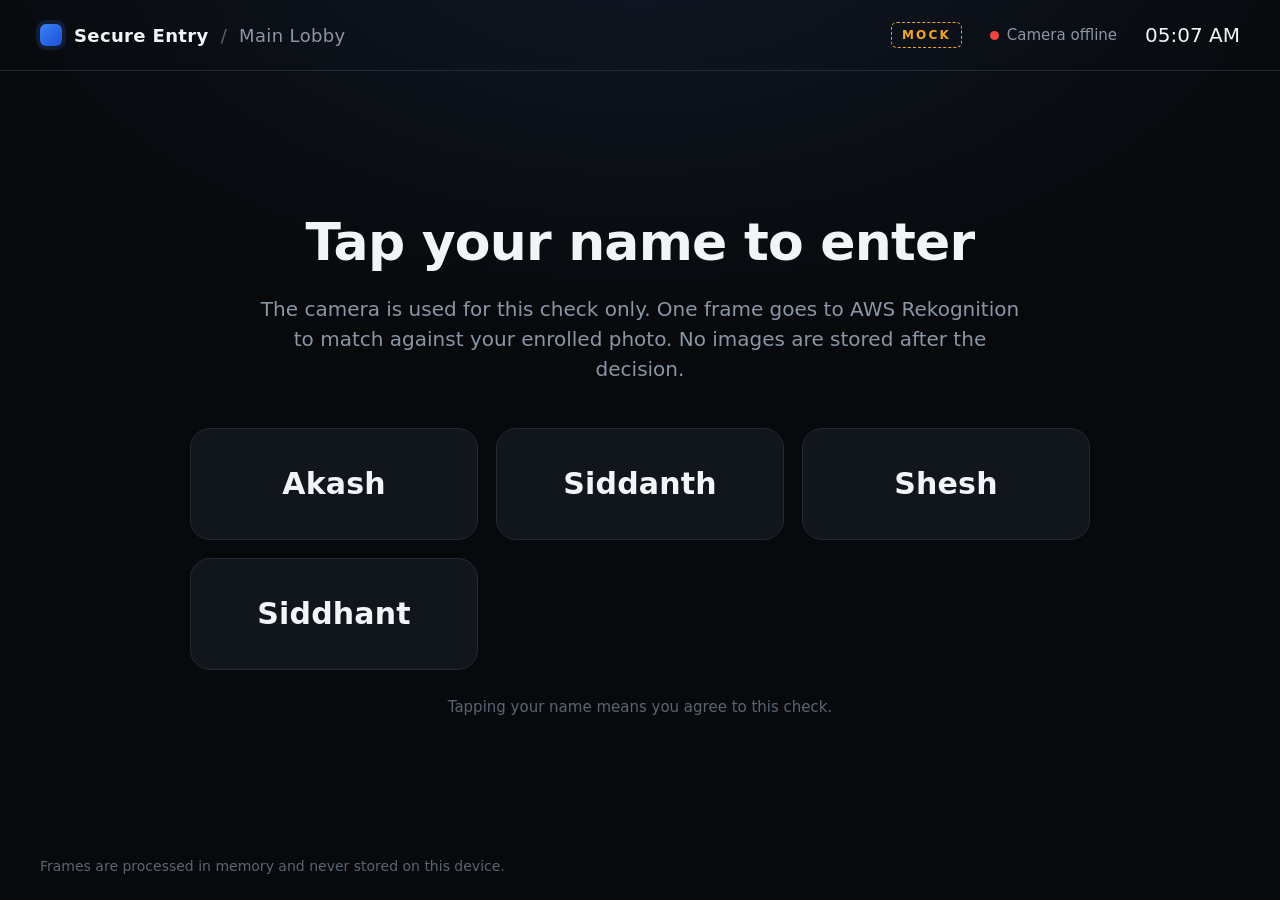
==== web/index.html @ 85f24b8b "web: kiosk ui (v2 attempt flow, mock, challenge, operator panel)" ====
<!doctype html>
<html lang="en">
<head>
  <meta charset="utf-8">
  <meta name="viewport" content="width=device-width, initial-scale=1">
  <title>Entry Kiosk</title>
  <link rel="stylesheet" href="styles.css">
</head>
<body data-screen="welcome">
  <header class="bar">
    <div class="brand">
      <span class="brand-mark" aria-hidden="true"></span>
      <span class="brand-name">Secure Entry</span>
      <span class="brand-sep">/</span>
      <span class="brand-site">Main Lobby</span>
    </div>
    <div class="bar-right">
      <span id="mockBadge" class="mock-badge" hidden>MOCK</span>
      <span id="camStatus" class="status"><span class="dot"></span><span class="status-text">Camera starting</span></span>
      <time id="clock" class="clock">--:--</time>
    </div>
  </header>

  <main class="stage">
    <!-- ============ WELCOME ============ -->
    <section class="screen screen-welcome" aria-label="Welcome">
      <h1 class="title">Tap your name to enter</h1>
      <p class="notice">
        The camera is used for this check only. One frame goes to AWS Rekognition to match
        against your enrolled photo. No images are stored after the decision.
      </p>
      <div id="names" class="names"></div>
      <p class="fine">Tapping your name means you agree to this check.</p>
    </section>

    <!-- ============ CAMERA (capture + challenge) ============ -->
    <section class="screen screen-camera" aria-label="Camera">
      <div class="camera">
        <video id="video" autoplay playsinline muted></video>
        <div class="guide" aria-hidden="true"><div class="oval"></div></div>
        <div class="scanline" aria-hidden="true"></div>
        <div id="camMessage" class="cam-message" hidden></div>

        <!-- challenge prompt overlay -->
        <div id="prompt" class="prompt" hidden>
          <div id="promptIcon" class="prompt-icon"></div>
          <div id="promptWord" class="prompt-word"></div>
        </div>
      </div>
      <div class="camera-status">
        <div>
          <div class="eyebrow" id="capLabel">Checking</div>
          <div class="cap-name" id="capName"></div>
        </div>
        <div class="stopwatch"><span id="stopwatch">0.00</span><span class="unit">s</span></div>
      </div>
    </section>

    <!-- ============ RESULT ============ -->
    <section class="screen screen-result" aria-label="Result" aria-live="polite">
      <div id="resultCard" class="result">
        <div id="decision" class="decision">ALLOW</div>
        <div id="reason" class="reason"></div>
        <div class="timing">
          <div class="timing-main">Decision in <strong id="decisionTime">0.00</strong> s</div>
          <div class="timing-split">
            <span>First pass <strong id="firstPass">0.00 s</strong></span>
            <span>Total <strong id="total">0.00 s</strong></span>
          </div>
        </div>

        <!-- next_action block (MOVE_CLOSER / HOLD_STILL / IMPROVE_LIGHT / RECEPTION / CHALLENGE) -->
        <div id="nextAction" class="next" hidden>
          <div id="nextIcon" class="next-icon" aria-hidden="true"></div>
          <div class="next-body">
            <div id="nextText" class="next-text"></div>
            <div id="nextSub" class="next-sub"></div>
          </div>
          <button id="retryBtn" class="btn" type="button" hidden>Try again</button>
        </div>
        <div id="resultMock" class="result-mock" hidden>MOCK RESPONSE — not a real decision</div>
      </div>
      <div class="reset-hint" id="resetHint"></div>
    </section>
  </main>

  <footer class="foot">
    <span>Frames are processed in memory and never stored on this device.</span>
    <span id="attemptInfo" class="mono"></span>
  </footer>

  <!-- ============ OPERATOR PANEL (press "o") ============ -->
  <aside id="operator" class="operator" hidden>
    <div class="op-head">
      <strong>Operator</strong>
      <span class="op-hint">press O to hide</span>
    </div>
    <label class="op-row">
      <span>Scenario</span>
      <select id="scenario">
        <option value="genuine">genuine</option>
        <option value="impostor">impostor</option>
        <option value="print">print</option>
        <option value="phone">phone</option>
        <option value="replay">replay</option>
        <option value="mask">mask</option>
        <option value="bad_light">bad_light</option>
      </select>
    </label>
    <label class="op-row" id="mockNextRow" hidden>
      <span>Mock next_action</span>
      <select id="mockNext">
        <option value="auto">auto (cycle)</option>
        <option value="NONE">NONE</option>
        <option value="MOVE_CLOSER">MOVE_CLOSER</option>
        <option value="HOLD_STILL">HOLD_STILL</option>
        <option value="IMPROVE_LIGHT">IMPROVE_LIGHT</option>
        <option value="RETRY">RETRY</option>
        <option value="CHALLENGE">CHALLENGE</option>
        <option value="RECEPTION">RECEPTION</option>
      </select>
    </label>
    <div class="op-row"><span>Backend</span><span id="opBackend" class="mono"></span></div>
    <div class="op-row"><span>Last attempt</span><span id="opAttempt" class="mono">—</span></div>
  </aside>

  <canvas id="canvas" hidden></canvas>
  <script src="app.js"></script>
</body>
</html>
---- web/styles.css ----
:root {
  --bg: #07090c;
  --bg-2: #0d1117;
  --surface: #11161d;
  --surface-2: #161c25;
  --line: #222a35;
  --text: #f2f5f8;
  --muted: #8b96a5;
  --faint: #5a6574;
  --accent: #3b82f6;

  --allow: #22c55e;
  --allow-bg: rgba(34, 197, 94, 0.12);
  --review: #f5a524;
  --review-bg: rgba(245, 165, 36, 0.12);
  --deny: #ef4444;
  --deny-bg: rgba(239, 68, 68, 0.12);

  --radius: 20px;
  --font: "Inter", "Segoe UI", system-ui, -apple-system, Roboto, "Helvetica Neue", Arial, sans-serif;
  --mono: ui-monospace, "SF Mono", "Cascadia Mono", Consolas, monospace;
}

* { box-sizing: border-box; margin: 0; padding: 0; }
[hidden] { display: none !important; }
html, body { height: 100%; }

body {
  background: radial-gradient(1200px 700px at 50% -10%, #111826 0%, var(--bg) 60%) fixed, var(--bg);
  color: var(--text);
  font-family: var(--font);
  -webkit-font-smoothing: antialiased;
  display: flex;
  flex-direction: column;
  min-height: 100vh;
  overflow-x: hidden;
  user-select: none;
}
.mono { font-family: var(--mono); }

/* ---------- top bar ---------- */
.bar {
  display: flex; align-items: center; justify-content: space-between; gap: 24px;
  padding: 22px 40px; border-bottom: 1px solid var(--line);
}
.brand { display: flex; align-items: center; gap: 12px; font-size: 18px; letter-spacing: 0.02em; }
.brand-mark {
  width: 22px; height: 22px; border-radius: 6px;
  background: linear-gradient(135deg, var(--accent), #1d4ed8);
  box-shadow: 0 0 0 4px rgba(59, 130, 246, 0.15);
}
.brand-name { font-weight: 650; }
.brand-sep { color: var(--faint); }
.brand-site { color: var(--muted); }
.bar-right { display: flex; align-items: center; gap: 28px; color: var(--muted); font-size: 15px; }
.clock { font-variant-numeric: tabular-nums; font-size: 20px; color: var(--text); font-weight: 500; }
.status { display: inline-flex; align-items: center; gap: 8px; }
.status .dot { width: 9px; height: 9px; border-radius: 50%; background: var(--faint); }
.status.ok .dot { background: var(--allow); box-shadow: 0 0 10px var(--allow); }
.status.err .dot { background: var(--deny); }
.mock-badge {
  padding: 5px 10px; border-radius: 6px; border: 1px dashed var(--review);
  color: var(--review); font: 700 12px var(--font); letter-spacing: 0.18em;
}

/* ---------- stage + screens ---------- */
.stage {
  flex: 1; width: 100%; max-width: 1100px; margin: 0 auto;
  padding: 40px 40px 24px;
  display: flex; flex-direction: column; justify-content: center;
}
.screen { display: none; }
body[data-screen="welcome"] .screen-welcome,
body[data-screen="capture"] .screen-camera,
body[data-screen="challenge"] .screen-camera,
body[data-screen="result"]  .screen-result { display: block; animation: rise 0.22s ease-out; }

/* ---------- welcome ---------- */
.title { font-size: 52px; font-weight: 700; letter-spacing: -0.015em; text-align: center; }
.notice {
  max-width: 760px; margin: 22px auto 0; text-align: center;
  font-size: 20px; line-height: 1.5; color: var(--muted);
}
.names {
  margin: 44px auto 0; max-width: 900px;
  display: grid; grid-template-columns: repeat(auto-fit, minmax(240px, 1fr)); gap: 18px;
}
.name-btn {
  min-height: 112px; border-radius: var(--radius);
  background: var(--surface); border: 1px solid var(--line); color: var(--text);
  font: 650 30px var(--font); letter-spacing: 0.005em; cursor: pointer;
  transition: background 0.15s, border-color 0.15s, transform 0.08s;
}
.name-btn:hover { background: var(--surface-2); border-color: #33404f; }
.name-btn:active { transform: scale(0.98); background: var(--accent); border-color: var(--accent); }
.name-btn:focus-visible { outline: 3px solid var(--accent); outline-offset: 4px; }
.fine { margin-top: 28px; text-align: center; color: var(--faint); font-size: 15px; }

/* ---------- camera ---------- */
.camera {
  position: relative; width: 100%; max-width: 760px; margin: 0 auto;
  aspect-ratio: 4 / 3; max-height: 62vh;
  border-radius: var(--radius); overflow: hidden; background: #000;
  border: 1px solid var(--line); box-shadow: 0 30px 80px rgba(0, 0, 0, 0.55);
}
.camera video { width: 100%; height: 100%; object-fit: cover; transform: scaleX(-1); }
.guide { position: absolute; inset: 0; display: grid; place-items: center; pointer-events: none; }
.oval {
  height: 76%; aspect-ratio: 3 / 4; border-radius: 50%;
  border: 3px solid var(--accent);
  box-shadow: 0 0 0 9999px rgba(0, 0, 0, 0.32);
}
.scanline {
  position: absolute; left: 0; right: 0; top: 0; height: 3px;
  background: linear-gradient(90deg, transparent, var(--accent), transparent);
  box-shadow: 0 0 18px var(--accent);
  animation: scan 1s linear infinite;
}
body[data-screen="challenge"] .scanline { display: none; }
body[data-screen="challenge"] .oval { border-color: var(--review); }
.cam-message {
  position: absolute; inset: 0; display: grid; place-items: center; text-align: center;
  padding: 40px; background: var(--bg-2); color: var(--muted); font-size: 20px; line-height: 1.5;
  white-space: pre-line;
}
.camera-status {
  max-width: 760px; margin: 22px auto 0;
  display: flex; align-items: flex-end; justify-content: space-between; gap: 24px;
}
.cap-name { font-size: 30px; font-weight: 650; }
.eyebrow {
  font-size: 13px; font-weight: 600; letter-spacing: 0.18em; text-transform: uppercase;
  color: var(--muted); margin-bottom: 8px;
}
.stopwatch { font: 600 56px/1 var(--mono); font-variant-numeric: tabular-nums; }
.unit { font-size: 0.45em; color: var(--muted); margin-left: 6px; font-weight: 500; }

/* challenge prompt */
.prompt {
  position: absolute; left: 0; right: 0; bottom: 0;
  padding: 26px 24px 30px;
  background: linear-gradient(transparent, rgba(0, 0, 0, 0.88) 35%);
  display: flex; flex-direction: column; align-items: center; gap: 6px;
}
.prompt-icon { width: 92px; height: 92px; color: var(--text); }
.prompt-icon svg { width: 100%; height: 100%; }
.prompt-word { font-size: 46px; font-weight: 800; letter-spacing: 0.02em; text-transform: uppercase; }
.prompt.pop { animation: pop 0.25s ease-out; }

/* ---------- result ---------- */
.result {
  border-radius: 28px; padding: 56px 56px 44px;
  background: var(--surface); border: 2px solid var(--line);
  text-align: center;
}
.decision { font-size: 132px; font-weight: 850; line-height: 0.95; letter-spacing: 0.01em; }
.result.allow  { background: var(--allow-bg);  border-color: var(--allow); }
.result.review { background: var(--review-bg); border-color: var(--review); }
.result.deny   { background: var(--deny-bg);   border-color: var(--deny); }
.result.allow  .decision { color: var(--allow); }
.result.review .decision { color: var(--review); font-size: clamp(44px, 7.4vw, 92px); }
.result.deny   .decision { color: var(--deny); }
.reason { margin-top: 26px; font-size: 26px; line-height: 1.4; }

.timing { margin-top: 32px; }
.timing-main { font-size: 24px; color: var(--muted); }
.timing-main strong { font: 700 40px var(--mono); color: var(--text); margin: 0 4px; }
.timing-split {
  margin-top: 10px; display: flex; justify-content: center; gap: 36px;
  font-size: 16px; color: var(--faint);
}
.timing-split strong { font-family: var(--mono); color: var(--muted); font-weight: 600; margin-left: 6px; }

.next {
  margin-top: 36px; padding: 24px 28px; border-radius: 18px;
  background: rgba(0, 0, 0, 0.3); border: 1px solid var(--line);
  display: flex; align-items: center; gap: 22px; text-align: left;
}
.next-icon { flex: 0 0 64px; height: 64px; color: var(--review); }
.next-icon svg { width: 100%; height: 100%; }
.next-body { flex: 1; }
.next-text { font-size: 30px; font-weight: 700; }
.next-sub { margin-top: 4px; font-size: 18px; color: var(--muted); }

.btn {
  border: 0; border-radius: 16px; padding: 22px 34px;
  background: var(--text); color: var(--bg);
  font: 700 24px var(--font); cursor: pointer; white-space: nowrap;
  transition: transform 0.08s, background 0.15s;
}
.btn:hover { background: #fff; }
.btn:active { transform: scale(0.97); }
.btn:focus-visible { outline: 3px solid var(--accent); outline-offset: 4px; }

.result-mock {
  margin-top: 26px; color: var(--review); font: 700 13px var(--font); letter-spacing: 0.18em;
}
.reset-hint { margin-top: 18px; text-align: center; color: var(--faint); font-size: 15px; min-height: 1em; }

/* ---------- footer ---------- */
.foot {
  display: flex; justify-content: space-between; gap: 24px;
  padding: 18px 40px 26px; color: var(--faint); font-size: 14px;
}

/* ---------- operator panel ---------- */
.operator {
  position: fixed; right: 20px; top: 84px; width: 300px; z-index: 10;
  padding: 16px; border-radius: 14px;
  background: rgba(17, 22, 29, 0.97); border: 1px dashed #3a4554;
  box-shadow: 0 20px 50px rgba(0, 0, 0, 0.5);
  font-size: 14px; user-select: text;
}
.op-head { display: flex; justify-content: space-between; align-items: baseline; margin-bottom: 12px; }
.op-hint { color: var(--faint); font-size: 12px; }
.op-row { display: flex; justify-content: space-between; align-items: center; gap: 12px; padding: 6px 0; color: var(--muted); }
.op-row select {
  background: var(--surface-2); color: var(--text); border: 1px solid var(--line);
  border-radius: 8px; padding: 6px 8px; font: 500 14px var(--mono);
}
.op-row .mono { color: var(--text); font-size: 12px; max-width: 170px; overflow: hidden; text-overflow: ellipsis; white-space: nowrap; }

/* ---------- motion ---------- */
@keyframes scan { from { top: 0; } to { top: calc(100% - 3px); } }
@keyframes rise { from { opacity: 0; transform: translateY(6px); } to { opacity: 1; transform: none; } }
@keyframes pop { from { opacity: 0; transform: scale(0.9); } to { opacity: 1; transform: none; } }
@media (prefers-reduced-motion: reduce) {
  *, *::before { animation: none !important; transition: none !important; }
}

/* ---------- narrow screens ---------- */
@media (max-width: 820px) {
  .bar { flex-wrap: wrap; padding: 16px; gap: 12px; }
  .bar-right { gap: 16px; }
  .stage { padding: 24px 16px; }
  .title { font-size: 34px; }
  .notice { font-size: 17px; }
  .names { grid-template-columns: 1fr; margin-top: 28px; }
  .name-btn { min-height: 84px; font-size: 24px; }
  .result { padding: 32px 20px; }
  .decision { font-size: 84px; }
  .reason { font-size: 20px; }
  .next { flex-direction: column; align-items: stretch; text-align: center; }
  .next-icon { margin: 0 auto; }
  .stopwatch { font-size: 40px; }
  .prompt-word { font-size: 32px; }
  .foot { flex-direction: column; padding: 16px; }
  .operator { left: 16px; right: 16px; width: auto; }
}
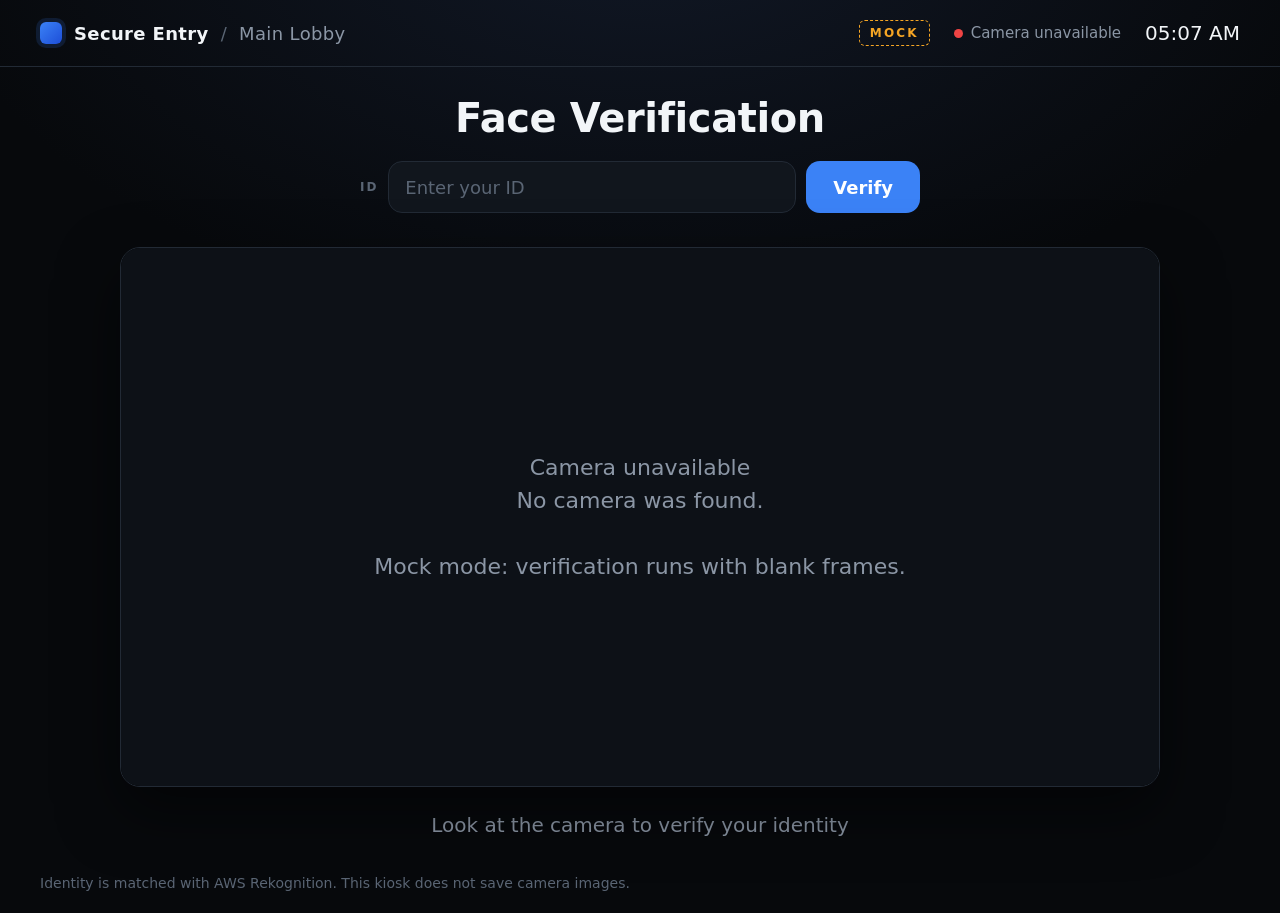
==== commit 3927a158: "web: redesign kiosk (camera-first, 3 outcomes, 2s deadline, worker encoding, dev proxy)" ====
--- a/web/index.html
+++ b/web/index.html
@@ -3,10 +3,10 @@
 <head>
   <meta charset="utf-8">
   <meta name="viewport" content="width=device-width, initial-scale=1">
-  <title>Entry Kiosk</title>
+  <title>Secure Entry</title>
   <link rel="stylesheet" href="styles.css">
 </head>
-<body data-screen="welcome">
+<body data-screen="home">
   <header class="bar">
     <div class="brand">
       <span class="brand-mark" aria-hidden="true"></span>
@@ -22,61 +22,75 @@
   </header>
 
   <main class="stage">
-    <!-- ============ WELCOME ============ -->
-    <section class="screen screen-welcome" aria-label="Welcome">
-      <h1 class="title">Tap your name to enter</h1>
-      <p class="notice">
-        The camera is used for this check only. One frame goes to AWS Rekognition to match
-        against your enrolled photo. No images are stored after the decision.
-      </p>
-      <div id="names" class="names"></div>
-      <p class="fine">Tapping your name means you agree to this check.</p>
-    </section>
+    <!-- ============ HOME / CAMERA / PROCESSING / CHALLENGE ============ -->
+    <section class="screen screen-camera" aria-label="Face verification">
+      <h1 class="title">Face Verification</h1>
 
-    <!-- ============ CAMERA (capture + challenge) ============ -->
-    <section class="screen screen-camera" aria-label="Camera">
+      <form id="idForm" class="id-row" autocomplete="off">
+        <label for="userId" class="id-label">ID</label>
+        <input id="userId" class="id-input" type="text" inputmode="text" spellcheck="false"
+               placeholder="Enter your ID" maxlength="64" list="enrolledList" aria-describedby="idHelp">
+        <datalist id="enrolledList"></datalist>
+        <button id="verifyBtn" class="btn btn-primary" type="submit">Verify</button>
+      </form>
+      <div id="idHelp" class="id-help" aria-live="polite"></div>
+
       <div class="camera">
         <video id="video" autoplay playsinline muted></video>
-        <div class="guide" aria-hidden="true"><div class="oval"></div></div>
-        <div class="scanline" aria-hidden="true"></div>
-        <div id="camMessage" class="cam-message" hidden></div>
-
-        <!-- challenge prompt overlay -->
+        <div id="camMessage" class="cam-message" hidden>Camera unavailable</div>
+        <!-- challenge prompt (bottom band, does not cover the face) -->
         <div id="prompt" class="prompt" hidden>
-          <div id="promptIcon" class="prompt-icon"></div>
-          <div id="promptWord" class="prompt-word"></div>
+          <span id="promptIcon" class="prompt-icon" aria-hidden="true"></span>
+          <span id="promptWord" class="prompt-word"></span>
         </div>
       </div>
-      <div class="camera-status">
-        <div>
-          <div class="eyebrow" id="capLabel">Checking</div>
-          <div class="cap-name" id="capName"></div>
+
+      <div class="under">
+        <p id="hint" class="hint">Look at the camera to verify your identity</p>
+        <div id="progress" class="progress" hidden>
+          <span id="progressLabel" class="progress-label">Verifying</span>
+          <span class="progress-time"><span id="stopwatch">0.00</span> s</span>
         </div>
-        <div class="stopwatch"><span id="stopwatch">0.00</span><span class="unit">s</span></div>
       </div>
     </section>
 
     <!-- ============ RESULT ============ -->
     <section class="screen screen-result" aria-label="Result" aria-live="polite">
       <div id="resultCard" class="result">
-        <div id="decision" class="decision">ALLOW</div>
-        <div id="reason" class="reason"></div>
-        <div class="timing">
-          <div class="timing-main">Decision in <strong id="decisionTime">0.00</strong> s</div>
-          <div class="timing-split">
-            <span>First pass <strong id="firstPass">0.00 s</strong></span>
-            <span>Total <strong id="total">0.00 s</strong></span>
+        <div class="result-user" id="resultUser"></div>
+        <div id="resultIcon" class="result-icon" aria-hidden="true"></div>
+        <h2 id="resultHeading" class="result-heading"></h2>
+        <p id="resultText" class="result-text"></p>
+
+        <dl class="metrics">
+          <div class="metric">
+            <dt>Liveness confidence</dt>
+            <dd id="mLiveness">—</dd>
           </div>
-        </div>
+          <div class="metric">
+            <dt>Identity similarity</dt>
+            <dd id="mSimilarity">—</dd>
+          </div>
+          <div class="metric">
+            <dt id="mTimeLabel">Decision time</dt>
+            <dd id="mTime">—</dd>
+          </div>
+        </dl>
+        <div id="timingDetail" class="timing-detail"></div>
 
-        <!-- next_action block (MOVE_CLOSER / HOLD_STILL / IMPROVE_LIGHT / RECEPTION / CHALLENGE) -->
+        <!-- next step (pending results only) -->
         <div id="nextAction" class="next" hidden>
-          <div id="nextIcon" class="next-icon" aria-hidden="true"></div>
+          <span id="nextIcon" class="next-icon" aria-hidden="true"></span>
           <div class="next-body">
             <div id="nextText" class="next-text"></div>
             <div id="nextSub" class="next-sub"></div>
           </div>
-          <button id="retryBtn" class="btn" type="button" hidden>Try again</button>
+        </div>
+
+        <div class="actions">
+          <button id="continueBtn" class="btn btn-primary" type="button" hidden>Continue verification</button>
+          <button id="retryBtn" class="btn btn-primary" type="button" hidden>Try again</button>
+          <button id="homeBtn" class="btn btn-ghost" type="button">Return to main screen</button>
         </div>
         <div id="resultMock" class="result-mock" hidden>MOCK RESPONSE — not a real decision</div>
       </div>
@@ -85,15 +99,15 @@
   </main>
 
   <footer class="foot">
-    <span>Frames are processed in memory and never stored on this device.</span>
+    <span>Identity is matched with AWS Rekognition. This kiosk does not save camera images.</span>
     <span id="attemptInfo" class="mono"></span>
   </footer>
 
-  <!-- ============ OPERATOR PANEL (press "o") ============ -->
+  <!-- ============ OPERATOR PANEL (press "o" outside the ID field) ============ -->
   <aside id="operator" class="operator" hidden>
     <div class="op-head">
       <strong>Operator</strong>
-      <span class="op-hint">press O to hide</span>
+      <span class="op-hint">O / Esc to hide</span>
     </div>
     <label class="op-row">
       <span>Scenario</span>
@@ -107,21 +121,34 @@
         <option value="bad_light">bad_light</option>
       </select>
     </label>
-    <label class="op-row" id="mockNextRow" hidden>
-      <span>Mock next_action</span>
-      <select id="mockNext">
-        <option value="auto">auto (cycle)</option>
-        <option value="NONE">NONE</option>
-        <option value="MOVE_CLOSER">MOVE_CLOSER</option>
-        <option value="HOLD_STILL">HOLD_STILL</option>
-        <option value="IMPROVE_LIGHT">IMPROVE_LIGHT</option>
-        <option value="RETRY">RETRY</option>
-        <option value="CHALLENGE">CHALLENGE</option>
-        <option value="RECEPTION">RECEPTION</option>
-      </select>
-    </label>
+    <div id="mockRows" hidden>
+      <label class="op-row">
+        <span>Mock outcome</span>
+        <select id="mockOutcome">
+          <option value="REQUEST_VERIFICATION">REQUEST_VERIFICATION</option>
+          <option value="ALLOW">ALLOW (UI preview)</option>
+          <option value="DENY_SPOOF">DENY spoof</option>
+          <option value="DENY_MISMATCH">DENY mismatch</option>
+        </select>
+      </label>
+      <label class="op-row">
+        <span>Mock next_action</span>
+        <select id="mockNext">
+          <option value="auto">auto (cycle)</option>
+          <option value="NONE">NONE</option>
+          <option value="MOVE_CLOSER">MOVE_CLOSER</option>
+          <option value="HOLD_STILL">HOLD_STILL</option>
+          <option value="IMPROVE_LIGHT">IMPROVE_LIGHT</option>
+          <option value="RETRY">RETRY</option>
+          <option value="CHALLENGE">CHALLENGE</option>
+          <option value="RECEPTION">RECEPTION</option>
+        </select>
+      </label>
+    </div>
     <div class="op-row"><span>Backend</span><span id="opBackend" class="mono"></span></div>
+    <div class="op-row"><span>Frame encoder</span><span id="opEncoder" class="mono"></span></div>
     <div class="op-row"><span>Last attempt</span><span id="opAttempt" class="mono">—</span></div>
+    <div class="op-row op-stack"><span>Last timings</span><span id="opTimings" class="mono">—</span></div>
   </aside>
 
   <canvas id="canvas" hidden></canvas>
--- a/web/styles.css
+++ b/web/styles.css
@@ -10,11 +10,11 @@
   --accent: #3b82f6;
 
   --allow: #22c55e;
-  --allow-bg: rgba(34, 197, 94, 0.12);
+  --allow-bg: rgba(34, 197, 94, 0.10);
   --review: #f5a524;
-  --review-bg: rgba(245, 165, 36, 0.12);
+  --review-bg: rgba(245, 165, 36, 0.10);
   --deny: #ef4444;
-  --deny-bg: rgba(239, 68, 68, 0.12);
+  --deny-bg: rgba(239, 68, 68, 0.10);
 
   --radius: 20px;
   --font: "Inter", "Segoe UI", system-ui, -apple-system, Roboto, "Helvetica Neue", Arial, sans-serif;
@@ -34,14 +34,13 @@
   flex-direction: column;
   min-height: 100vh;
   overflow-x: hidden;
-  user-select: none;
 }
 .mono { font-family: var(--mono); }
 
-/* ---------- top bar ---------- */
+/* ---------- header ---------- */
 .bar {
   display: flex; align-items: center; justify-content: space-between; gap: 24px;
-  padding: 22px 40px; border-bottom: 1px solid var(--line);
+  padding: 20px 40px; border-bottom: 1px solid var(--line);
 }
 .brand { display: flex; align-items: center; gap: 12px; font-size: 18px; letter-spacing: 0.02em; }
 .brand-mark {
@@ -52,11 +51,11 @@
 .brand-name { font-weight: 650; }
 .brand-sep { color: var(--faint); }
 .brand-site { color: var(--muted); }
-.bar-right { display: flex; align-items: center; gap: 28px; color: var(--muted); font-size: 15px; }
+.bar-right { display: flex; align-items: center; gap: 24px; color: var(--muted); font-size: 15px; }
 .clock { font-variant-numeric: tabular-nums; font-size: 20px; color: var(--text); font-weight: 500; }
 .status { display: inline-flex; align-items: center; gap: 8px; }
 .status .dot { width: 9px; height: 9px; border-radius: 50%; background: var(--faint); }
-.status.ok .dot { background: var(--allow); box-shadow: 0 0 10px var(--allow); }
+.status.ok .dot { background: var(--allow); box-shadow: 0 0 8px var(--allow); }
 .status.err .dot { background: var(--deny); }
 .mock-badge {
   padding: 5px 10px; border-radius: 6px; border: 1px dashed var(--review);
@@ -65,185 +64,176 @@
 
 /* ---------- stage + screens ---------- */
 .stage {
-  flex: 1; width: 100%; max-width: 1100px; margin: 0 auto;
-  padding: 40px 40px 24px;
+  flex: 1; width: 100%; max-width: 1120px; margin: 0 auto;
+  padding: 28px 40px 16px;
   display: flex; flex-direction: column; justify-content: center;
 }
 .screen { display: none; }
-body[data-screen="welcome"] .screen-welcome,
-body[data-screen="capture"] .screen-camera,
+body[data-screen="home"] .screen-camera,
+body[data-screen="processing"] .screen-camera,
 body[data-screen="challenge"] .screen-camera,
-body[data-screen="result"]  .screen-result { display: block; animation: rise 0.22s ease-out; }
-
-/* ---------- welcome ---------- */
-.title { font-size: 52px; font-weight: 700; letter-spacing: -0.015em; text-align: center; }
-.notice {
-  max-width: 760px; margin: 22px auto 0; text-align: center;
-  font-size: 20px; line-height: 1.5; color: var(--muted);
-}
-.names {
-  margin: 44px auto 0; max-width: 900px;
-  display: grid; grid-template-columns: repeat(auto-fit, minmax(240px, 1fr)); gap: 18px;
-}
-.name-btn {
-  min-height: 112px; border-radius: var(--radius);
+body[data-screen="result"] .screen-result { display: block; animation: fade 0.18s ease-out; }
+
+/* ---------- camera screen ---------- */
+.title { font-size: 40px; font-weight: 700; letter-spacing: -0.01em; text-align: center; }
+
+.id-row {
+  margin: 20px auto 0; max-width: 560px;
+  display: flex; align-items: center; gap: 10px;
+}
+.id-label {
+  font-size: 12px; font-weight: 600; letter-spacing: 0.16em; color: var(--faint);
+}
+.id-input {
+  flex: 1; min-width: 0; height: 52px; padding: 0 16px; border-radius: 14px;
   background: var(--surface); border: 1px solid var(--line); color: var(--text);
-  font: 650 30px var(--font); letter-spacing: 0.005em; cursor: pointer;
-  transition: background 0.15s, border-color 0.15s, transform 0.08s;
-}
-.name-btn:hover { background: var(--surface-2); border-color: #33404f; }
-.name-btn:active { transform: scale(0.98); background: var(--accent); border-color: var(--accent); }
-.name-btn:focus-visible { outline: 3px solid var(--accent); outline-offset: 4px; }
-.fine { margin-top: 28px; text-align: center; color: var(--faint); font-size: 15px; }
-
-/* ---------- camera ---------- */
+  font: 500 18px var(--font);
+}
+.id-input::placeholder { color: var(--faint); }
+.id-input:focus { outline: none; border-color: var(--accent); box-shadow: 0 0 0 3px rgba(59, 130, 246, 0.2); }
+.id-input:disabled { opacity: 0.6; }
+.id-help { min-height: 20px; margin-top: 6px; text-align: center; font-size: 14px; color: var(--deny); }
+
 .camera {
-  position: relative; width: 100%; max-width: 760px; margin: 0 auto;
-  aspect-ratio: 4 / 3; max-height: 62vh;
-  border-radius: var(--radius); overflow: hidden; background: #000;
-  border: 1px solid var(--line); box-shadow: 0 30px 80px rgba(0, 0, 0, 0.55);
-}
-.camera video { width: 100%; height: 100%; object-fit: cover; transform: scaleX(-1); }
-.guide { position: absolute; inset: 0; display: grid; place-items: center; pointer-events: none; }
-.oval {
-  height: 76%; aspect-ratio: 3 / 4; border-radius: 50%;
-  border: 3px solid var(--accent);
-  box-shadow: 0 0 0 9999px rgba(0, 0, 0, 0.32);
-}
-.scanline {
-  position: absolute; left: 0; right: 0; top: 0; height: 3px;
-  background: linear-gradient(90deg, transparent, var(--accent), transparent);
-  box-shadow: 0 0 18px var(--accent);
-  animation: scan 1s linear infinite;
-}
-body[data-screen="challenge"] .scanline { display: none; }
-body[data-screen="challenge"] .oval { border-color: var(--review); }
+  position: relative; width: 100%; margin: 8px auto 0;
+  aspect-ratio: 16 / 9; max-height: 60vh;
+  border-radius: var(--radius); overflow: hidden;
+  background: #000; border: 1px solid var(--line);
+  box-shadow: 0 24px 60px rgba(0, 0, 0, 0.5);
+  transition: border-color 0.2s;
+}
+/* contain: never stretched or cropped; mirrored for a natural self-view */
+.camera video { width: 100%; height: 100%; object-fit: contain; transform: scaleX(-1); display: block; }
+body[data-screen="processing"] .camera { border-color: var(--accent); }
+body[data-screen="challenge"] .camera { border-color: var(--review); }
 .cam-message {
   position: absolute; inset: 0; display: grid; place-items: center; text-align: center;
-  padding: 40px; background: var(--bg-2); color: var(--muted); font-size: 20px; line-height: 1.5;
+  padding: 40px; background: var(--bg-2); color: var(--muted); font-size: 22px; line-height: 1.5;
   white-space: pre-line;
 }
-.camera-status {
-  max-width: 760px; margin: 22px auto 0;
-  display: flex; align-items: flex-end; justify-content: space-between; gap: 24px;
-}
-.cap-name { font-size: 30px; font-weight: 650; }
-.eyebrow {
-  font-size: 13px; font-weight: 600; letter-spacing: 0.18em; text-transform: uppercase;
-  color: var(--muted); margin-bottom: 8px;
-}
-.stopwatch { font: 600 56px/1 var(--mono); font-variant-numeric: tabular-nums; }
-.unit { font-size: 0.45em; color: var(--muted); margin-left: 6px; font-weight: 500; }
-
-/* challenge prompt */
+
 .prompt {
-  position: absolute; left: 0; right: 0; bottom: 0;
-  padding: 26px 24px 30px;
-  background: linear-gradient(transparent, rgba(0, 0, 0, 0.88) 35%);
-  display: flex; flex-direction: column; align-items: center; gap: 6px;
-}
-.prompt-icon { width: 92px; height: 92px; color: var(--text); }
+  position: absolute; left: 50%; bottom: 20px; transform: translateX(-50%);
+  display: flex; align-items: center; gap: 14px;
+  padding: 14px 26px; border-radius: 999px;
+  background: rgba(7, 9, 12, 0.82); border: 1px solid rgba(255, 255, 255, 0.12);
+  backdrop-filter: blur(6px);
+}
+.prompt-icon { width: 44px; height: 44px; color: var(--review); display: block; }
 .prompt-icon svg { width: 100%; height: 100%; }
-.prompt-word { font-size: 46px; font-weight: 800; letter-spacing: 0.02em; text-transform: uppercase; }
-.prompt.pop { animation: pop 0.25s ease-out; }
+.prompt-word { font-size: 34px; font-weight: 800; letter-spacing: 0.01em; white-space: nowrap; }
+
+.under { margin-top: 18px; min-height: 40px; display: flex; justify-content: center; align-items: center; }
+.hint { font-size: 20px; color: var(--muted); text-align: center; }
+body[data-screen="processing"] .hint,
+body[data-screen="challenge"] .hint { display: none; }
+.progress { display: flex; align-items: baseline; gap: 18px; }
+.progress-label { font-size: 20px; color: var(--muted); }
+.progress-time { font: 600 32px var(--mono); font-variant-numeric: tabular-nums; }
+
+/* ---------- buttons ---------- */
+.btn {
+  height: 52px; padding: 0 26px; border-radius: 14px; border: 1px solid transparent;
+  font: 650 18px var(--font); cursor: pointer; white-space: nowrap;
+  transition: background 0.15s, border-color 0.15s, transform 0.06s;
+}
+.btn:active { transform: scale(0.98); }
+.btn:focus-visible { outline: 3px solid var(--accent); outline-offset: 3px; }
+.btn:disabled { opacity: 0.4; cursor: default; transform: none; }
+.btn-primary { background: var(--accent); color: #fff; }
+.btn-primary:hover:not(:disabled) { background: #2f74e6; }
+.btn-ghost { background: transparent; color: var(--text); border-color: var(--line); }
+.btn-ghost:hover { background: var(--surface-2); }
 
 /* ---------- result ---------- */
 .result {
-  border-radius: 28px; padding: 56px 56px 44px;
-  background: var(--surface); border: 2px solid var(--line);
+  max-width: 820px; margin: 0 auto;
+  border-radius: 28px; padding: 40px 48px 34px;
+  background: var(--surface); border: 1px solid var(--line);
   text-align: center;
 }
-.decision { font-size: 132px; font-weight: 850; line-height: 0.95; letter-spacing: 0.01em; }
-.result.allow  { background: var(--allow-bg);  border-color: var(--allow); }
-.result.review { background: var(--review-bg); border-color: var(--review); }
-.result.deny   { background: var(--deny-bg);   border-color: var(--deny); }
-.result.allow  .decision { color: var(--allow); }
-.result.review .decision { color: var(--review); font-size: clamp(44px, 7.4vw, 92px); }
-.result.deny   .decision { color: var(--deny); }
-.reason { margin-top: 26px; font-size: 26px; line-height: 1.4; }
-
-.timing { margin-top: 32px; }
-.timing-main { font-size: 24px; color: var(--muted); }
-.timing-main strong { font: 700 40px var(--mono); color: var(--text); margin: 0 4px; }
-.timing-split {
-  margin-top: 10px; display: flex; justify-content: center; gap: 36px;
-  font-size: 16px; color: var(--faint);
-}
-.timing-split strong { font-family: var(--mono); color: var(--muted); font-weight: 600; margin-left: 6px; }
+.result-user { font-size: 16px; color: var(--muted); letter-spacing: 0.04em; min-height: 1.2em; }
+.result-icon { width: 96px; height: 96px; margin: 18px auto 0; }
+.result-icon svg { width: 100%; height: 100%; }
+.result-heading { margin-top: 16px; font-size: 46px; font-weight: 800; letter-spacing: -0.01em; line-height: 1.1; }
+.result-text { margin-top: 12px; font-size: 21px; color: var(--text); opacity: 0.85; line-height: 1.4; }
+
+.result.approved { background: var(--allow-bg); border-color: var(--allow); }
+.result.rejected { background: var(--deny-bg); border-color: var(--deny); }
+.result.pending  { background: var(--review-bg); border-color: var(--review); }
+.result.approved .result-icon, .result.approved .result-heading { color: var(--allow); }
+.result.rejected .result-icon, .result.rejected .result-heading { color: var(--deny); }
+.result.pending  .result-icon, .result.pending  .result-heading { color: var(--review); }
+
+.metrics {
+  margin-top: 30px; display: grid; grid-template-columns: repeat(3, 1fr); gap: 12px;
+}
+.metric {
+  padding: 16px 12px; border-radius: 14px;
+  background: rgba(0, 0, 0, 0.28); border: 1px solid var(--line);
+}
+.metric dt { font-size: 12px; font-weight: 600; letter-spacing: 0.14em; text-transform: uppercase; color: var(--muted); }
+.metric dd { margin-top: 6px; font: 700 30px var(--mono); font-variant-numeric: tabular-nums; }
+.timing-detail { margin-top: 10px; font-size: 14px; color: var(--faint); font-family: var(--mono); min-height: 1.2em; }
 
 .next {
-  margin-top: 36px; padding: 24px 28px; border-radius: 18px;
-  background: rgba(0, 0, 0, 0.3); border: 1px solid var(--line);
-  display: flex; align-items: center; gap: 22px; text-align: left;
-}
-.next-icon { flex: 0 0 64px; height: 64px; color: var(--review); }
+  margin-top: 22px; padding: 18px 22px; border-radius: 16px;
+  background: rgba(0, 0, 0, 0.28); border: 1px solid var(--line);
+  display: flex; align-items: center; gap: 18px; text-align: left;
+}
+.next-icon { flex: 0 0 48px; height: 48px; color: var(--review); display: block; }
 .next-icon svg { width: 100%; height: 100%; }
-.next-body { flex: 1; }
-.next-text { font-size: 30px; font-weight: 700; }
-.next-sub { margin-top: 4px; font-size: 18px; color: var(--muted); }
-
-.btn {
-  border: 0; border-radius: 16px; padding: 22px 34px;
-  background: var(--text); color: var(--bg);
-  font: 700 24px var(--font); cursor: pointer; white-space: nowrap;
-  transition: transform 0.08s, background 0.15s;
-}
-.btn:hover { background: #fff; }
-.btn:active { transform: scale(0.97); }
-.btn:focus-visible { outline: 3px solid var(--accent); outline-offset: 4px; }
-
-.result-mock {
-  margin-top: 26px; color: var(--review); font: 700 13px var(--font); letter-spacing: 0.18em;
-}
-.reset-hint { margin-top: 18px; text-align: center; color: var(--faint); font-size: 15px; min-height: 1em; }
+.next-text { font-size: 22px; font-weight: 700; }
+.next-sub { margin-top: 2px; font-size: 16px; color: var(--muted); }
+
+.actions { margin-top: 26px; display: flex; justify-content: center; gap: 12px; flex-wrap: wrap; }
+.result-mock { margin-top: 20px; color: var(--review); font: 700 12px var(--font); letter-spacing: 0.18em; }
+.reset-hint { margin-top: 14px; text-align: center; color: var(--faint); font-size: 14px; min-height: 1.2em; }
 
 /* ---------- footer ---------- */
 .foot {
   display: flex; justify-content: space-between; gap: 24px;
-  padding: 18px 40px 26px; color: var(--faint); font-size: 14px;
+  padding: 14px 40px 22px; color: var(--faint); font-size: 14px;
 }
 
 /* ---------- operator panel ---------- */
 .operator {
-  position: fixed; right: 20px; top: 84px; width: 300px; z-index: 10;
+  position: fixed; right: 20px; top: 80px; width: 320px; z-index: 10;
   padding: 16px; border-radius: 14px;
   background: rgba(17, 22, 29, 0.97); border: 1px dashed #3a4554;
-  box-shadow: 0 20px 50px rgba(0, 0, 0, 0.5);
-  font-size: 14px; user-select: text;
-}
-.op-head { display: flex; justify-content: space-between; align-items: baseline; margin-bottom: 12px; }
+  box-shadow: 0 20px 50px rgba(0, 0, 0, 0.5); font-size: 14px;
+}
+.op-head { display: flex; justify-content: space-between; align-items: baseline; margin-bottom: 10px; }
 .op-hint { color: var(--faint); font-size: 12px; }
 .op-row { display: flex; justify-content: space-between; align-items: center; gap: 12px; padding: 6px 0; color: var(--muted); }
 .op-row select {
-  background: var(--surface-2); color: var(--text); border: 1px solid var(--line);
-  border-radius: 8px; padding: 6px 8px; font: 500 14px var(--mono);
-}
-.op-row .mono { color: var(--text); font-size: 12px; max-width: 170px; overflow: hidden; text-overflow: ellipsis; white-space: nowrap; }
+  max-width: 180px; background: var(--surface-2); color: var(--text); border: 1px solid var(--line);
+  border-radius: 8px; padding: 6px 8px; font: 500 13px var(--mono);
+}
+.op-row .mono { color: var(--text); font-size: 12px; max-width: 180px; overflow: hidden; text-overflow: ellipsis; white-space: nowrap; }
+.op-stack { flex-direction: column; align-items: flex-start; }
+.op-stack .mono { max-width: 100%; white-space: normal; word-break: break-word; }
 
 /* ---------- motion ---------- */
-@keyframes scan { from { top: 0; } to { top: calc(100% - 3px); } }
-@keyframes rise { from { opacity: 0; transform: translateY(6px); } to { opacity: 1; transform: none; } }
-@keyframes pop { from { opacity: 0; transform: scale(0.9); } to { opacity: 1; transform: none; } }
+@keyframes fade { from { opacity: 0; } to { opacity: 1; } }
 @media (prefers-reduced-motion: reduce) {
   *, *::before { animation: none !important; transition: none !important; }
 }
 
 /* ---------- narrow screens ---------- */
 @media (max-width: 820px) {
-  .bar { flex-wrap: wrap; padding: 16px; gap: 12px; }
-  .bar-right { gap: 16px; }
-  .stage { padding: 24px 16px; }
-  .title { font-size: 34px; }
-  .notice { font-size: 17px; }
-  .names { grid-template-columns: 1fr; margin-top: 28px; }
-  .name-btn { min-height: 84px; font-size: 24px; }
-  .result { padding: 32px 20px; }
-  .decision { font-size: 84px; }
-  .reason { font-size: 20px; }
-  .next { flex-direction: column; align-items: stretch; text-align: center; }
-  .next-icon { margin: 0 auto; }
-  .stopwatch { font-size: 40px; }
-  .prompt-word { font-size: 32px; }
-  .foot { flex-direction: column; padding: 16px; }
+  .bar { flex-wrap: wrap; padding: 14px 16px; gap: 10px; }
+  .bar-right { gap: 14px; }
+  .stage { padding: 20px 16px; }
+  .title { font-size: 30px; }
+  .camera { max-height: none; }
+  .hint { font-size: 17px; }
+  .result { padding: 28px 18px; }
+  .result-heading { font-size: 32px; }
+  .result-text { font-size: 18px; }
+  .metrics { grid-template-columns: 1fr; }
+  .metric dd { font-size: 26px; }
+  .prompt-word { font-size: 24px; }
+  .foot { flex-direction: column; padding: 14px 16px; }
   .operator { left: 16px; right: 16px; width: auto; }
 }
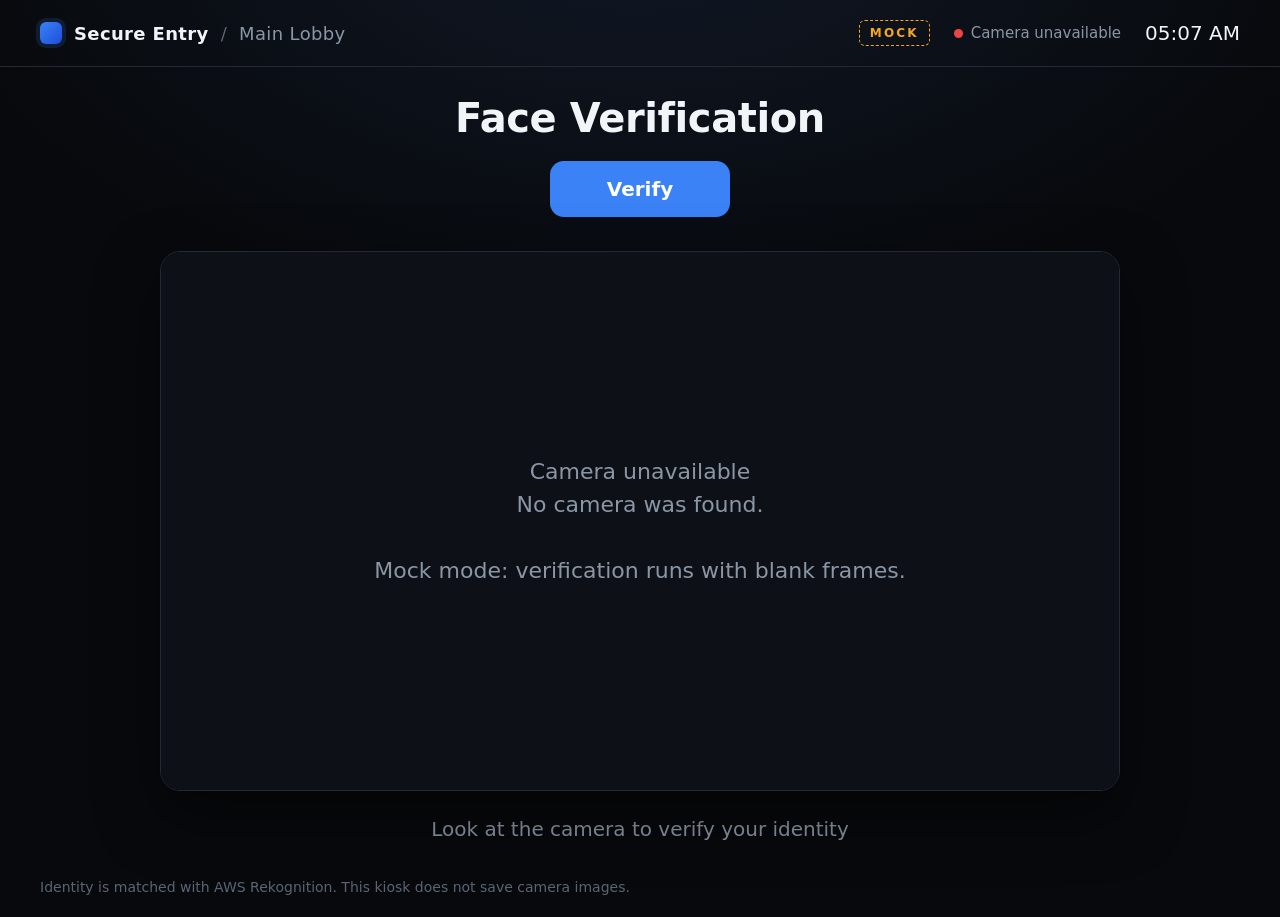
==== commit 63674103: "web: evidence list on result screen, /status table in operator panel Result screen: Identity / Inter" ====
--- a/web/index.html
+++ b/web/index.html
@@ -62,6 +62,10 @@
         <h2 id="resultHeading" class="result-heading"></h2>
         <p id="resultText" class="result-text"></p>
 
+        <!-- evidence: one line per check, from the server's response only -->
+        <ul id="evidence" class="evidence" aria-label="Verification evidence"></ul>
+        <div id="offlineNote" class="offline-note" hidden></div>
+
         <dl class="metrics">
           <div class="metric">
             <dt>Liveness confidence</dt>
@@ -109,6 +113,8 @@
       <strong>Operator</strong>
       <span class="op-hint">O / Esc to hide</span>
     </div>
+    <table class="op-status"><tbody id="opStatus"></tbody></table>
+    <div id="opStatusNote" class="op-status-note mono"></div>
     <label class="op-row">
       <span>Scenario</span>
       <select id="scenario">
@@ -144,6 +150,22 @@
           <option value="RECEPTION">RECEPTION</option>
         </select>
       </label>
+      <label class="op-row">
+        <span>Mock campus</span>
+        <select id="mockCampus">
+          <option value="PERMITTED">PERMITTED</option>
+          <option value="PROHIBITED">PROHIBITED</option>
+          <option value="APPROVAL_REQUIRED">APPROVAL_REQUIRED</option>
+          <option value="UNKNOWN">UNKNOWN</option>
+        </select>
+      </label>
+      <label class="op-row">
+        <span>Mock mode</span>
+        <select id="mockMode">
+          <option value="ONLINE">ONLINE</option>
+          <option value="OFFLINE">OFFLINE</option>
+        </select>
+      </label>
     </div>
     <div class="op-row"><span>Backend</span><span id="opBackend" class="mono"></span></div>
     <div class="op-row"><span>Frame encoder</span><span id="opEncoder" class="mono"></span></div>
--- a/web/styles.css
+++ b/web/styles.css
@@ -94,9 +94,17 @@
 .id-input:disabled { opacity: 0.6; }
 .id-help { min-height: 20px; margin-top: 6px; text-align: center; font-size: 14px; color: var(--deny); }
 
+/* Identify mode: no ID field, one Verify button */
+body.identify .id-label,
+body.identify .id-input { display: none; }
+body.identify .id-row { justify-content: center; }
+body.identify .id-row .btn { height: 56px; padding: 0 56px; font-size: 20px; }
+
+/* --cam-ar is set from the camera's real resolution (16:9 until known), so the frame matches the video */
 .camera {
-  position: relative; width: 100%; margin: 8px auto 0;
-  aspect-ratio: 16 / 9; max-height: 60vh;
+  position: relative; margin: 8px auto 0;
+  width: min(100%, calc(60vh * var(--cam-ar, 1.7778)));
+  aspect-ratio: var(--cam-ar, 1.7778);
   border-radius: var(--radius); overflow: hidden;
   background: #000; border: 1px solid var(--line);
   box-shadow: 0 24px 60px rgba(0, 0, 0, 0.5);
@@ -165,6 +173,25 @@
 .result.rejected .result-icon, .result.rejected .result-heading { color: var(--deny); }
 .result.pending  .result-icon, .result.pending  .result-heading { color: var(--review); }
 
+.evidence {
+  list-style: none; margin: 26px auto 0; max-width: 560px; text-align: left;
+  border-radius: 16px; background: rgba(0, 0, 0, 0.28); border: 1px solid var(--line);
+}
+.ev { display: grid; grid-template-columns: 32px 1fr auto; align-items: center; gap: 12px; padding: 12px 18px; font-size: 19px; }
+.ev + .ev { border-top: 1px solid var(--line); }
+.ev-mark { font-size: 22px; font-weight: 800; text-align: center; }
+.ev-label { color: var(--muted); }
+.ev-value { font-weight: 650; text-align: right; }
+.ev-note { font: 500 12px var(--mono); color: var(--faint); }
+.ev-ok .ev-mark, .ev-ok .ev-value { color: var(--allow); }
+.ev-bad .ev-mark, .ev-bad .ev-value { color: var(--deny); }
+.ev-na .ev-mark { color: var(--faint); }
+.ev-na .ev-value { color: var(--review); }
+.offline-note {
+  margin: 12px auto 0; max-width: 560px; padding: 10px 14px; border-radius: 12px;
+  border: 1px dashed var(--review); color: var(--review); font-size: 15px; line-height: 1.5;
+}
+
 .metrics {
   margin-top: 30px; display: grid; grid-template-columns: repeat(3, 1fr); gap: 12px;
 }
@@ -212,6 +239,14 @@
 }
 .op-row .mono { color: var(--text); font-size: 12px; max-width: 180px; overflow: hidden; text-overflow: ellipsis; white-space: nowrap; }
 .op-stack { flex-direction: column; align-items: flex-start; }
+.op-status { width: 100%; border-collapse: collapse; font-size: 13px; }
+.op-status th { text-align: left; font-weight: 500; color: var(--muted); padding: 5px 8px 5px 0; vertical-align: top; }
+.op-status td { text-align: right; font: 600 12px var(--mono); padding: 5px 0; word-break: break-word; }
+.op-status tr + tr { border-top: 1px solid var(--line); }
+.st-ok { color: var(--allow); }
+.st-bad { color: var(--deny); }
+.st-na { color: var(--review); }
+.op-status-note { margin: 4px 0 10px; padding-bottom: 10px; border-bottom: 1px dashed #3a4554; color: var(--faint); font-size: 11px; word-break: break-word; }
 .op-stack .mono { max-width: 100%; white-space: normal; word-break: break-word; }
 
 /* ---------- motion ---------- */
@@ -226,7 +261,7 @@
   .bar-right { gap: 14px; }
   .stage { padding: 20px 16px; }
   .title { font-size: 30px; }
-  .camera { max-height: none; }
+  .camera { width: 100%; }
   .hint { font-size: 17px; }
   .result { padding: 28px 18px; }
   .result-heading { font-size: 32px; }
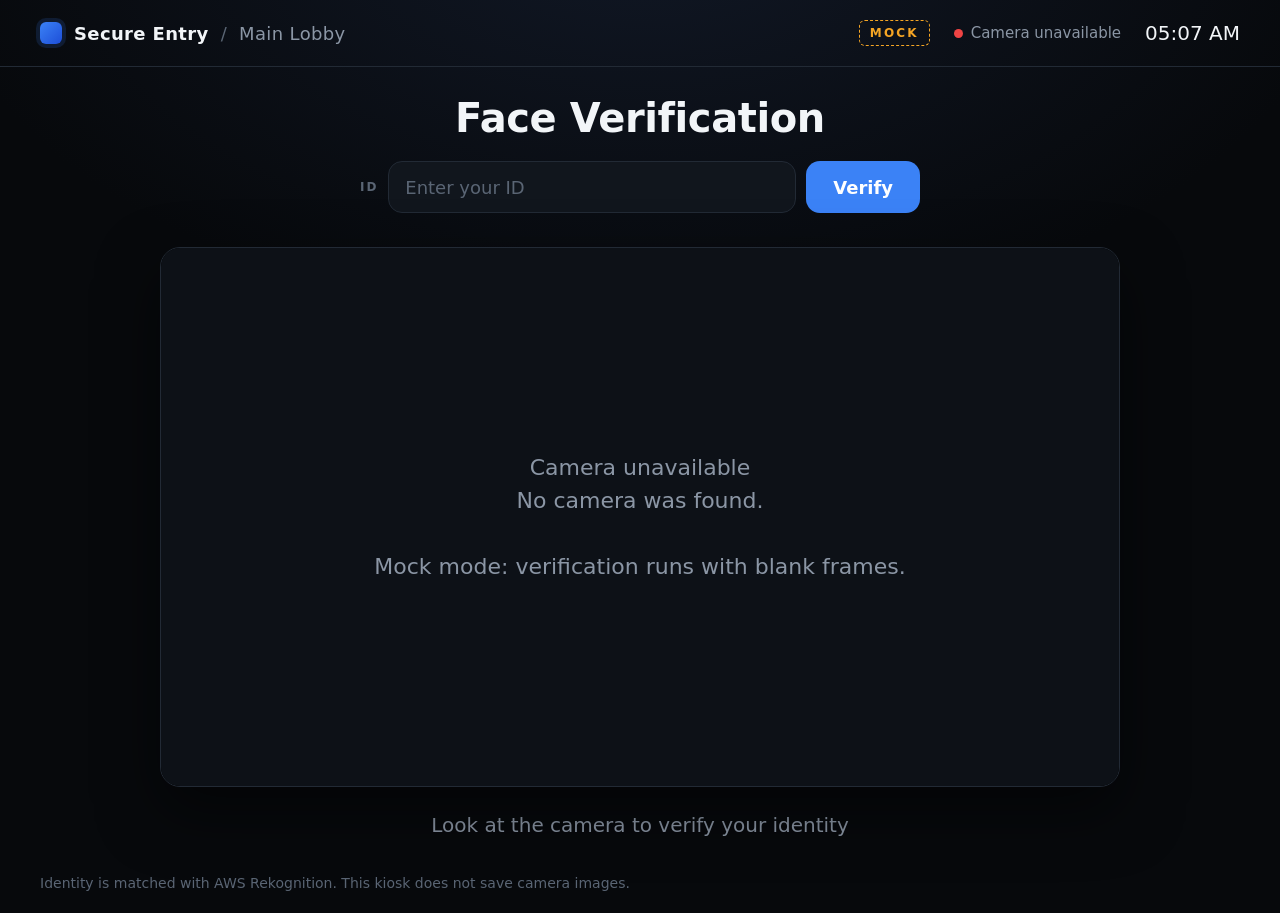
==== commit ba534ffd: "web: CONTRACT v4 first pass (action at tap, 14 frames at 10 fps, prompt_ts_ms with /liveness) Record" ====
--- a/web/index.html
+++ b/web/index.html
@@ -132,7 +132,8 @@
         <span>Mock outcome</span>
         <select id="mockOutcome">
           <option value="REQUEST_VERIFICATION">REQUEST_VERIFICATION</option>
-          <option value="ALLOW">ALLOW (UI preview)</option>
+          <option value="ALLOW">ALLOW first pass (UI preview)</option>
+          <option value="STEPUP_ALLOW">Step-up, then ALLOW (UI preview)</option>
           <option value="DENY_SPOOF">DENY spoof</option>
           <option value="DENY_MISMATCH">DENY mismatch</option>
         </select>
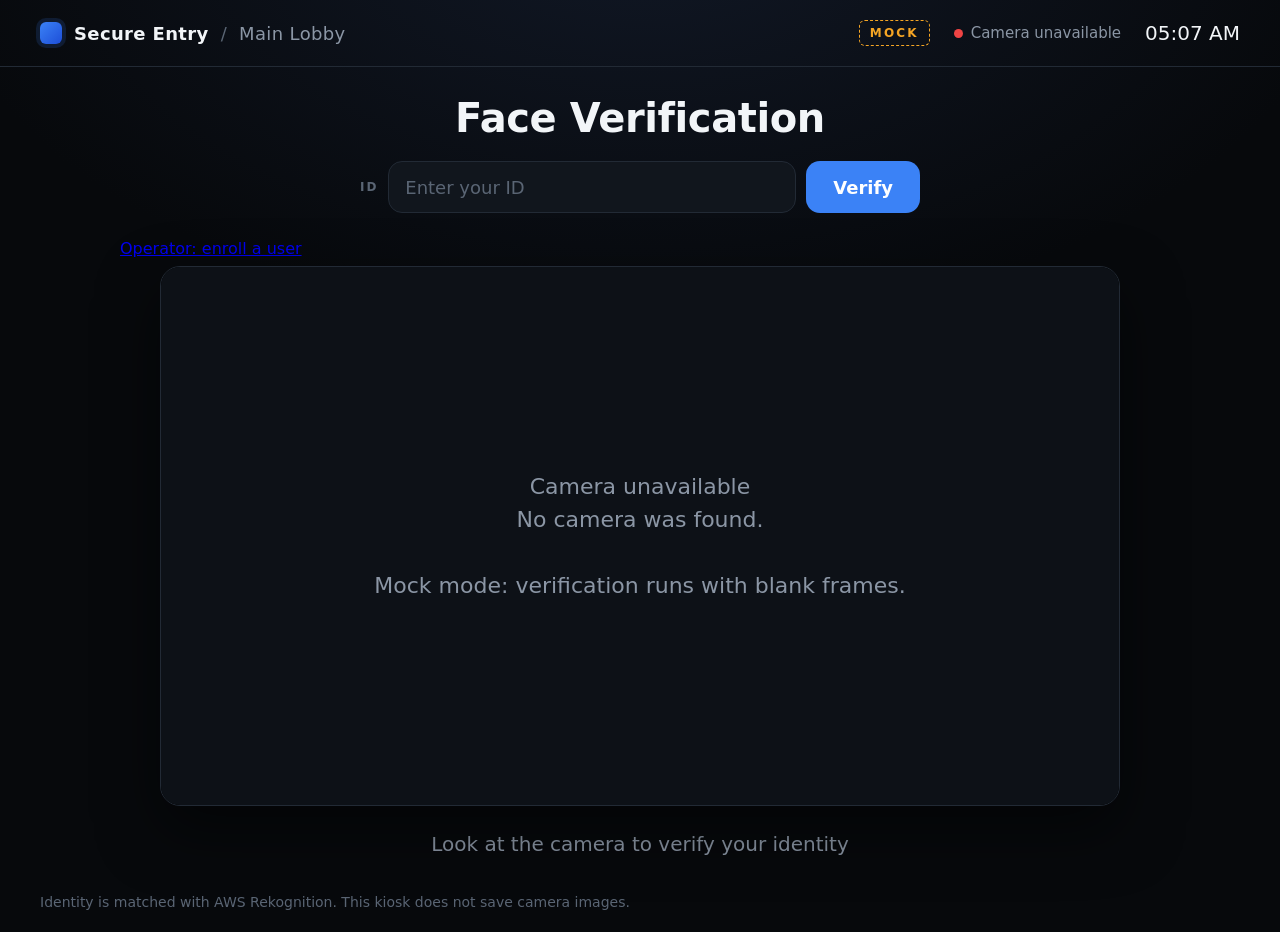
==== commit 40507406: "Add operator-protected in-app enrollment with photo and access schedule" ====
--- a/web/index.html
+++ b/web/index.html
@@ -34,6 +34,7 @@
         <button id="verifyBtn" class="btn btn-primary" type="submit">Verify</button>
       </form>
       <div id="idHelp" class="id-help" aria-live="polite"></div>
+      <p><a href="enroll.html">Operator: enroll a user</a></p>
 
       <div class="camera">
         <video id="video" autoplay playsinline muted></video>
